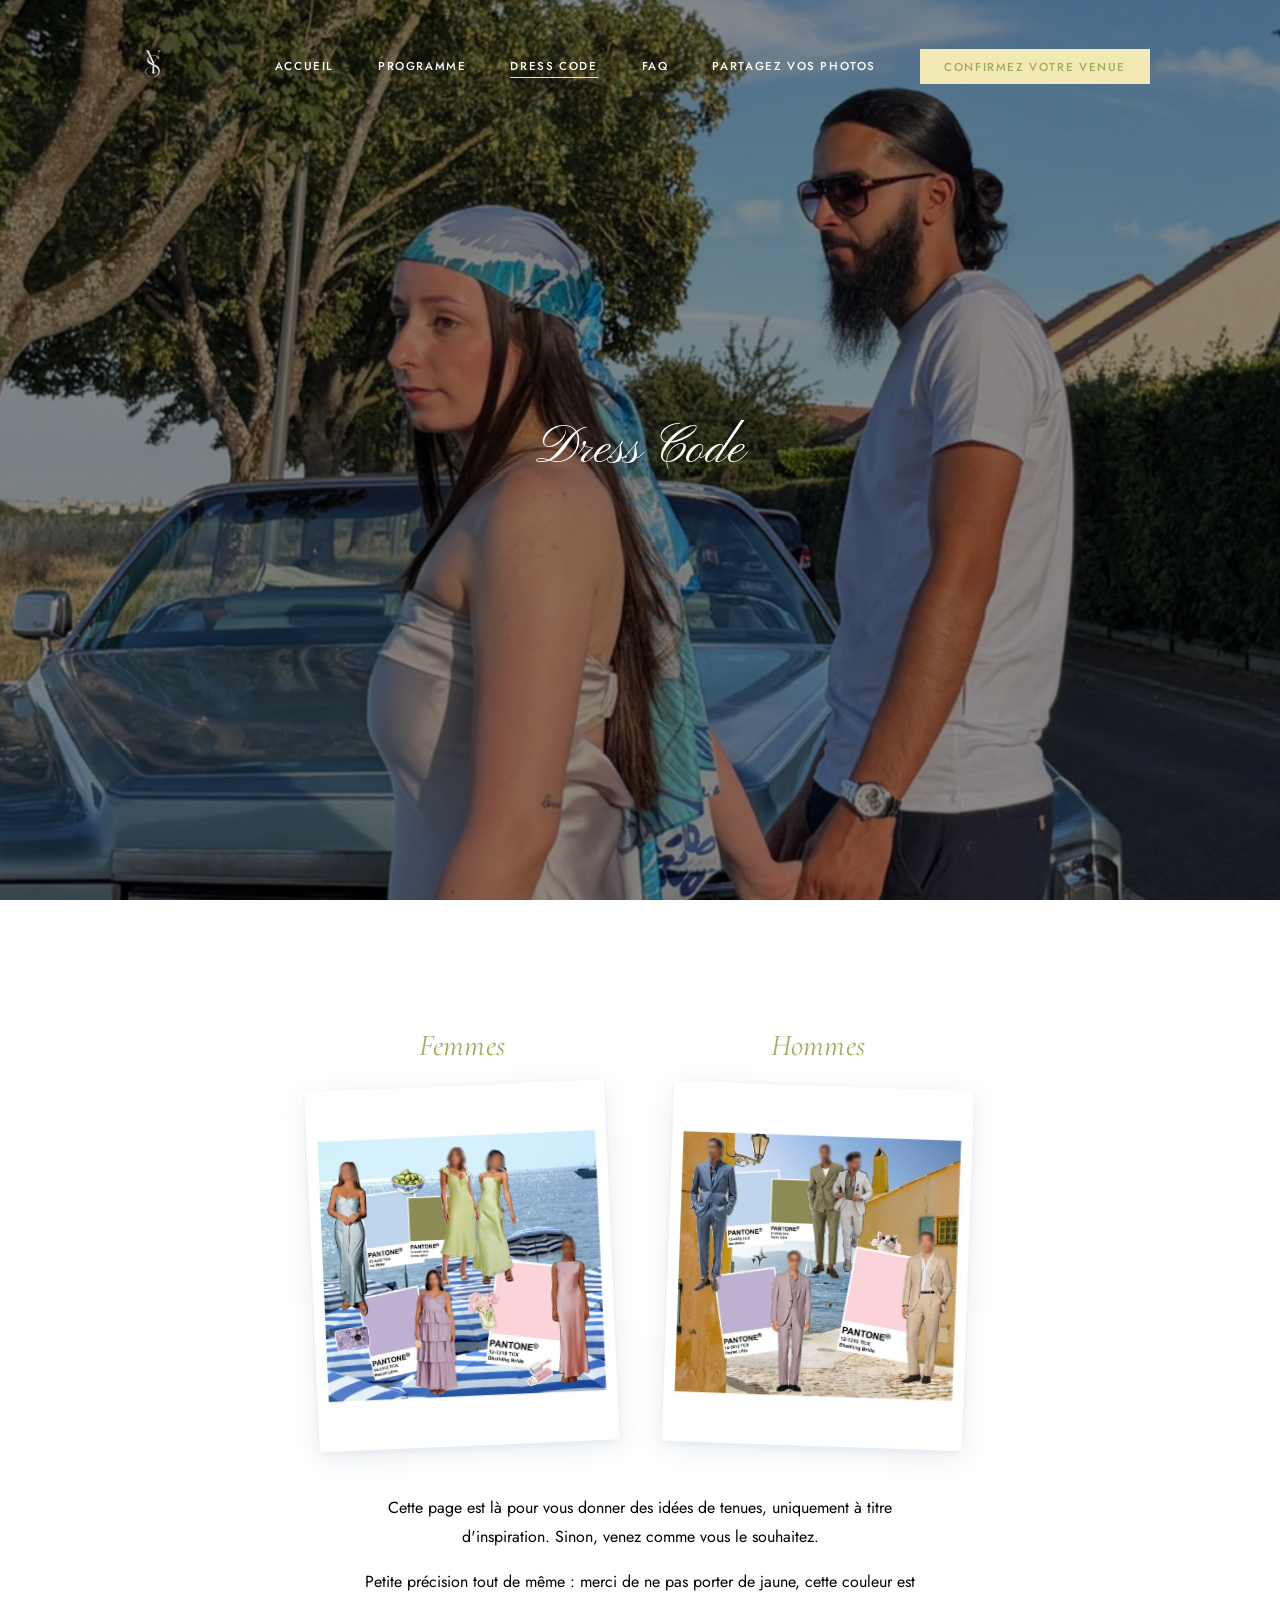
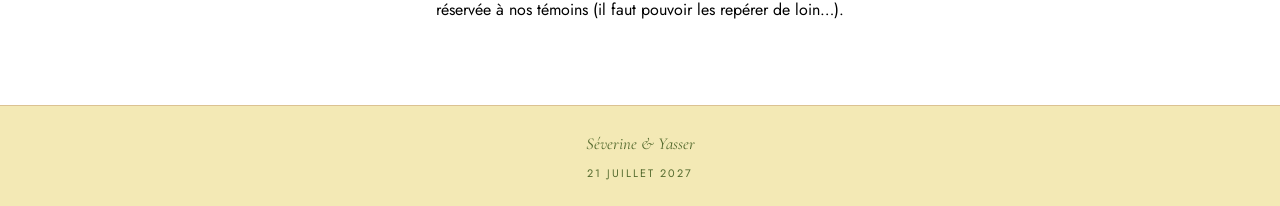
==== dresscode.html @ 5f7aac72 "Header mobile compact sur Programme/Dress Code/FAQ/Photos + nouvelle adresse mairie - Nouvelle class" ====
<!DOCTYPE html>
<html lang="fr">
<head>
  <meta charset="UTF-8">
  <meta name="viewport" content="width=device-width, initial-scale=1.0">
  <meta name="description" content="Dress code — Mariage de Séverine et Yasser">
  <title>Dress Code — Séverine &amp; Yasser</title>
  <link rel="preconnect" href="https://fonts.googleapis.com">
  <link rel="preconnect" href="https://fonts.gstatic.com" crossorigin>
  <link href="https://fonts.googleapis.com/css2?family=Pinyon+Script&family=Cormorant+Garamond:ital,wght@0,300;0,400;0,500;1,300;1,400&family=Jost:wght@300;400;500&display=swap" rel="stylesheet">
  <link rel="stylesheet" href="css/style.css?v=50">
  <link rel="preload" as="image" href="image fond/dress.jpg" fetchpriority="high">
  <meta http-equiv="Accept-CH" content="DPR, Width">
  <link rel="icon" type="image/png" href="logo.png">
</head>
<body class="flat-bg header-compact">

  <!-- ========== HEADER ========== -->
  <header class="header header--scrolled" id="header">
    <div class="header__inner">
      <a href="index.html" class="header__logo"><img src="logo.png" alt="Séverine &amp; Yasser" class="header__logo-img"></a>

      <nav class="nav" id="nav" aria-label="Navigation principale">
        <ul class="nav__list">
          <li><a href="index.html"     class="nav__link">Accueil</a></li>
          <li><a href="programme.html" class="nav__link">Programme</a></li>
          <li><a href="dresscode.html" class="nav__link active" aria-current="page">Dress Code</a></li>
          <li><a href="faq.html"       class="nav__link">FAQ</a></li>
          <li><a href="photos.html"    class="nav__link">Partagez vos photos</a></li>
          <li><a href="rsvp.html"      class="nav__link nav__link--cta">Confirmez votre venue</a></li>
        </ul>
      </nav>

      <button class="nav__toggle" id="navToggle"
              aria-label="Ouvrir le menu"
              aria-expanded="false"
              aria-controls="nav">
        <span></span><span></span><span></span>
      </button>
    </div>
  </header>

  <!-- ========== MAIN ========== -->
  <main>

    <!-- Héros -->
    <div class="page-hero">
      <img class="page-hero__bg" src="image fond/dress.jpg" alt="" aria-hidden="true" fetchpriority="high" decoding="async">
      <h1 class="page-hero__title">Dress Code</h1>
    </div>

    <div class="section">

      <div class="polaroid-grid">

        <div class="polaroid-wrapper" data-reveal="polaroid-l" style="--reveal-delay: 0s">
          <p class="polaroid-label">Femmes</p>
          <div class="polaroid polaroid--left polaroid--flush">
            <img src="femme.jpg" alt="Inspiration tenue femmes" loading="lazy" decoding="async">
          </div>
        </div>

        <div class="polaroid-wrapper" data-reveal="polaroid-r" style="--reveal-delay: 0.18s">
          <p class="polaroid-label">Hommes</p>
          <div class="polaroid polaroid--right polaroid--flush">
            <img src="images/homme.jpg" alt="Inspiration tenue hommes" loading="lazy" decoding="async">
          </div>
        </div>

      </div>

      <div class="dresscode-text section__body" data-reveal>
        <p>
          Cette page est là pour vous donner des idées de tenues, uniquement à titre d'inspiration. Sinon, venez comme vous le souhaitez.
        </p>
        <p>
          Petite précision tout de même&nbsp;: merci de ne pas porter de jaune, cette couleur est réservée à nos témoins (il faut pouvoir les repérer de loin…).
        </p>
      </div>
    </div>

  </main>

  <!-- ========== FOOTER ========== -->
  <footer class="footer">
    <div class="footer__inner">
      <p class="footer__names">Séverine &amp; Yasser</p>
      <p class="footer__date">21 Juillet 2027</p>
    </div>
  </footer>

  <script src="js/main.js?v=16"></script>
</body>
</html>
---- css/style.css ----
/* ======================================================
   Variables — charte graphique officielle
   ====================================================== */
:root {
  /* Fond / neutres */
  --c-cream:          #FDFBF0;   /* ivoire — fond principal, cartes, zones de lecture */
  --c-champagne:       #F3E9B5;   /* jaune pâle — fond secondaire, encadrés, bandeaux */
  --c-champagne-h:     #EADC96;   /* champagne, survol / plus soutenu */
  --c-sand-border:     #E7DFC0;   /* bordure discrète, dérivée de la charte */

  /* Verts */
  --c-green:           #7EA86A;   /* vert doux — éléments naturels, nav secondaire */
  --c-green-h:         #6B9257;   /* vert doux, survol */
  --c-olive:           #A1AB5B;   /* vert olive — accents, détails (hors boutons/hover, voir jaune beurre) */
  --c-olive-h:         #8A9449;   /* vert olive, survol */

  /* Jaune beurre — boutons & indicateurs de survol (remplace le vert olive sur ces éléments) */
  --c-beurre:          #F5DFA0;
  --c-beurre-h:        #EFD589;

  /* Bleu pastel */
  --c-blue-pastel:     #ACD1D5;   /* bleu pastel — respirations, fonds doux */
  --c-blue-pastel-h:   #8FC0C5;   /* bleu pastel, plus soutenu */

  /* Terre cuite */
  --c-terracotta:      #954E2A;   /* terre cuite — accents chaleureux, séparateurs, décor */
  --c-terracotta-h:    #7A3F21;   /* terre cuite, plus profonde */

  /* Bleu roi — valeur déjà existante du site, conservée pour les titres/labels/boutons */
  --c-blue:            #114477;

  /* Texte courant */
  --c-text:            #000000;   /* corps de texte */
  --c-text-mid:        #000000;
  --c-text-muted:      #000000;
  --c-white:           #FFFFFF;

  --f-serif: 'Cormorant Garamond', Georgia, serif;
  --f-title: 'Pinyon Script', Georgia, serif;
  --f-sans:  'Jost', 'Helvetica Neue', Arial, sans-serif;

  --header-h: 130px;
  --max-w:    1100px;
  --ease:     cubic-bezier(0.25, 0, 0.25, 1);
}

/* ======================================================
   Reset & Base
   ====================================================== */
*, *::before, *::after { box-sizing: border-box; margin: 0; padding: 0; }

html {
  font-size: 16px;
  scroll-behavior: smooth;
  -webkit-font-smoothing: antialiased;
  -moz-osx-font-smoothing: grayscale;
  overflow-x: hidden;
}

body {
  font-family: var(--f-sans);
  font-weight: 400;
  color: var(--c-text);
  background: var(--c-cream);
  line-height: 1.7;
  overflow-x: hidden;
}

a    { color: inherit; text-decoration: none; }
ul   { list-style: none; }
img  { display: block; max-width: 100%; height: auto; }

/* ======================================================
   Image de fond plein écran (page d'accueil)
   ====================================================== */
.plein-ecran {
  position: fixed;   /* "fixed" plutôt que "absolute" : reste calée sur tout
                         l'écran même quand la page défile (le pied de page
                         est plus bas que 100vh, "absolute" aurait laissé
                         réapparaître le fond en bas de page) */
  top: 0;
  left: 0;
  width: 100%;
  height: 100%;
  object-fit: cover;
  z-index: -1;
}

.image-fond {
  opacity: 0.8;
}

/* Vidéo du hero : jamais de contrôles ni de bouton Play visibles,
   même si le navigateur tente d'en afficher un par défaut.
   Reste invisible (opacity:0) tant que la lecture n'est pas CONFIRMÉE
   par JS (classe .is-playing) — même si iOS affichait malgré tout un
   bouton natif sur l'élément vidéo lui-même, il resterait invisible
   puisque tout l'élément l'est. L'image de secours en dessous assure
   qu'il n'y a jamais d'écran noir entre-temps. */
video.plein-ecran {
  pointer-events: none;
  opacity: 0;
  transition: opacity 0.5s ease;
}
video.plein-ecran.is-playing {
  opacity: 0.8;
}
video.plein-ecran::-webkit-media-controls,
video.plein-ecran::-webkit-media-controls-start-playback-button,
video.plein-ecran::-webkit-media-controls-play-button,
video.plein-ecran::-webkit-media-controls-overlay-play-button {
  display: none !important;
  -webkit-appearance: none;
  opacity: 0 !important;
  pointer-events: none !important;
}

/* Image de secours (1er visuel du hero) : visible par défaut, recouvre
   la vidéo tant que la lecture n'est pas confirmée. Masquée en JS dès
   que la vidéo démarre réellement (évènement "playing") — jamais
   d'écran noir ni de bouton Play visible entre-temps. */
#hero-fallback {
  pointer-events: none;
  transition: opacity 0.5s ease;
}
#hero-fallback.is-hidden {
  opacity: 0;
}

/* ======================================================
   Header
   ====================================================== */
.header {
  position: fixed;
  top: 0; left: 0; right: 0;
  height: var(--header-h);
  z-index: 100;
  transition: background 0.4s var(--ease), box-shadow 0.4s var(--ease);
}

.header--scrolled {
  background: rgba(253, 251, 240, 0.97);
  backdrop-filter: blur(8px);
  -webkit-backdrop-filter: blur(8px);
  box-shadow: 0 1px 0 var(--c-sand-border);
}

.header__inner {
  max-width: var(--max-w);
  margin: 0 auto;
  height: 100%;
  padding: 0 2.5rem;
  display: flex;
  align-items: center;
  justify-content: space-between;
}

.header__logo {
  font-family: var(--f-serif);
  font-size: 1.55rem;
  font-weight: 500;
  letter-spacing: 0.1em;
  color: var(--c-olive);
  transition: opacity 0.2s;
  display: flex;
  align-items: center;
}

.header__logo:hover { opacity: 0.75; }

.header__logo-img {
  display: block;
  height: 96px;
  width: auto;
}

/* Page d'accueil — header sur fond sombre, logo inversé en blanc
   pour rester lisible (comme le texte de nav dans ce contexte),
   et conservé plus grand que sur les autres pages (même ratio
   qu'auparavant : +30% par rapport au logo de base) */
body.hero-bg .header__logo-img {
  filter: brightness(0) invert(1);
  height: 120px;
}

/* Taille du logo uniforme sur toutes les pages desktop */
.header__logo img,
.nav__logo img,
img[alt="Séverine & Yasser"] {
  height: 68px !important;
  width: auto !important;
}

.nav__list {
  display: flex;
  align-items: center;
  gap: 2.75rem;
}

.nav__link {
  font-family: var(--f-sans);
  font-size: 0.72rem;
  font-weight: 500;
  letter-spacing: 0.14em;
  text-transform: uppercase;
  color: var(--c-olive);
  position: relative;
  transition: color 0.2s;
}

.nav__link::after {
  content: '';
  position: absolute;
  bottom: -4px;
  left: 0;
  width: 0;
  height: 1px;
  background: var(--c-beurre);
  transition: width 0.3s var(--ease);
}

.nav__link:hover,
.nav__link.active { color: var(--c-white); }

.nav__link:hover::after,
.nav__link.active::after { width: 100%; }

.nav__link--cta {
  background: var(--c-champagne);
  color: var(--c-olive) !important;
  padding: 0.6rem 1.5rem;
  border-radius: 0;
  transition: background 0.2s;
}

.nav__link--cta::after { display: none; }
.nav__link--cta:hover { background: var(--c-champagne-h); }

/* Mobile toggle */
.nav__toggle {
  display: none;
  flex-direction: column;
  gap: 5px;
  background: none;
  border: none;
  cursor: pointer;
  padding: 4px;
}

.nav__toggle span {
  display: block;
  width: 24px;
  height: 1.5px;
  background: var(--c-olive);
  transition: transform 0.3s, opacity 0.3s;
  transform-origin: center;
}

.nav__toggle--open span:nth-child(1) { transform: translateY(6.5px) rotate(45deg); }
.nav__toggle--open span:nth-child(2) { opacity: 0; }
.nav__toggle--open span:nth-child(3) { transform: translateY(-6.5px) rotate(-45deg); }

/* ======================================================
   Hero animations
   ====================================================== */
@keyframes fadeUp {
  from { opacity: 0; transform: translateY(22px); }
  to   { opacity: 1; transform: translateY(0); }
}

/* ======================================================
   Hero
   ====================================================== */
.hero {
  min-height: 100svh;
  min-height: 100vh;
  display: flex;
  align-items: center;
  justify-content: center;
  padding: calc(var(--header-h) + 3rem) 2rem 5rem;
  position: relative;
  overflow: hidden;
}

.hero::before {
  content: '';
  position: absolute;
  inset: 0;
  background-image:
    radial-gradient(circle at 50% 0%, rgba(243, 233, 181, 0.08) 0%, transparent 60%),
    radial-gradient(circle at 12% 88%, rgba(161, 171, 91, 0.05) 0%, transparent 55%),
    radial-gradient(circle at 88% 10%, rgba(17, 68, 119, 0.04) 0%, transparent 55%);
  pointer-events: none;
}

.hero__content {
  text-align: center;
  max-width: 800px;
  width: 100%;
  position: relative;
  z-index: 1;
  display: flex;
  flex-direction: column;
  align-items: center;
}

/* ── Animation d'entrée séquencée du hero ──────────── */

/* Réinitialise le stagger générique */
.hero__content > * { opacity: 1; animation: none; }

/* 1 — Prénoms : Séverine depuis gauche, Yasser depuis droite (en premier, pour davantage de présence) */
.hero__names    { opacity: 1; animation: none; }

.hero__name--l {
  opacity: 0;
  animation: hSlideL 1s cubic-bezier(0.16, 1, 0.3, 1) 0.2s forwards;
  will-change: transform;
}
.hero__name--r {
  opacity: 0;
  animation: hSlideR 1s cubic-bezier(0.16, 1, 0.3, 1) 0.2s forwards;
  will-change: transform;
}

/* 2 — "et" : pop au centre */
.hero__names .amp {
  opacity: 0;
  animation: hPop 0.75s cubic-bezier(0.34, 1.2, 0.64, 1) 0.9s forwards;
  will-change: transform;
}

/* 3 — Sous-titre : fondu vers le haut, juste sous le titre */
.hero__subtitle {
  opacity: 0;
  animation: hUp 0.9s cubic-bezier(0.16, 1, 0.3, 1) 1.3s forwards;
}

/* 3bis — Date : juste après le sous-titre, juste avant le countdown */
.hero__date {
  opacity: 0;
  animation: hUp 0.9s cubic-bezier(0.16, 1, 0.3, 1) 1.5s forwards;
}

/* 4 — Countdown : rebond en cascade */
.hero .countdown        { opacity: 1; animation: none; }
.hero .countdown__item  {
  opacity: 0;
  animation: hBounce 0.9s cubic-bezier(0.34, 1.2, 0.64, 1) forwards;
  will-change: transform;
}
.hero .countdown__item:nth-child(1) { animation-delay: 1.7s; }
.hero .countdown__item:nth-child(2) { animation-delay: 1.86s; }
.hero .countdown__item:nth-child(3) { animation-delay: 2.02s; }
.hero .countdown__item:nth-child(4) { animation-delay: 2.18s; }

/* 5 — Bouton : apparaît en dernier */
.hero .btn {
  opacity: 0;
  animation: hUp 1s cubic-bezier(0.16, 1, 0.3, 1) 2.6s forwards;
  will-change: transform;
}

/* ── Keyframes ─────────────────────────────────────── */
@keyframes hFade {
  from { opacity: 0; }
  to   { opacity: 1; }
}
@keyframes hScale {
  from { opacity: 0;    transform: scale(0.82); }
  to   { opacity: 0.85; transform: scale(1); }
}
@keyframes hSlideL {
  from { opacity: 0; transform: translateX(-65px); }
  to   { opacity: 1; transform: translateX(0); }
}
@keyframes hSlideR {
  from { opacity: 0; transform: translateX(65px); }
  to   { opacity: 1; transform: translateX(0); }
}
@keyframes hPop {
  from { opacity: 0; transform: scale(0.5); }
  to   { opacity: 1; transform: scale(1); }
}
@keyframes hUp {
  from { opacity: 0; transform: translateY(22px); }
  to   { opacity: 1; transform: translateY(0); }
}
@keyframes hBounce {
  0%   { opacity: 0; transform: translateY(28px); }
  55%  { opacity: 1; transform: translateY(-6px); }
  78%  { transform: translateY(2px); }
  100% { opacity: 1; transform: translateY(0); }
}

/* Accessibilité — réduit les animations si l'utilisateur le demande */
@media (prefers-reduced-motion: reduce) {
  .hero__subtitle, .hero__date,
  .hero__name--l, .hero__name--r, .hero__names .amp,
  .hero .countdown__item, .hero .btn {
    animation-duration: 1ms !important;
    animation-delay:    0ms !important;
    opacity: 1 !important;
    transform: none !important;
  }
  .page-hero__bg {
    transform: none !important;
  }
}

.hero__subtitle {
  font-family: var(--f-sans);
  font-size: 0.68rem;
  font-weight: 500;
  letter-spacing: 0.28em;
  text-transform: uppercase;
  color: var(--c-text-muted);
  margin-top: 0.35rem;
  margin-bottom: 0.75rem;
}

.hero__date {
  font-family: var(--f-sans);
  font-size: clamp(0.95rem, 2.6vw, 1.15rem);
  font-weight: 600;
  letter-spacing: 0.2em;
  text-transform: uppercase;
  color: var(--c-olive);
  text-align: center;
  margin-top: 30px;
  margin-bottom: 5px;
}

.hero__names {
  font-family: var(--f-title);
  font-size: clamp(2rem, 6vw, 4rem) !important;
  font-weight: 400;
  line-height: 1.15;
  color: var(--c-olive);
  letter-spacing: -0.01em;
}

.hero__name {
  display: inline-block;
}

.hero__names .amp {
  display: inline-block;
  font-family: var(--f-serif);
  font-style: italic;
  color: var(--c-olive);
  font-weight: 400;
  font-size: 0.85em;
  vertical-align: middle;
  margin: 0 0.15em;
}

/* ======================================================
   Countdown
   ====================================================== */
.countdown {
  display: flex;
  flex-wrap: nowrap;
  justify-content: center;
  align-items: flex-start;
  margin-top: 5px;
  margin-bottom: 3.75rem;
  width: 100%;
}

.countdown__item {
  display: flex;
  flex-direction: column;
  align-items: center;
  min-width: 0;   /* laisse l'item rétrécir sous sa taille de contenu naturelle
                     plutôt que de forcer un passage à la ligne */
  padding: 0 clamp(0.3rem, 2.4vw, 2rem);
  position: relative;
}

.countdown__item + .countdown__item::before {
  content: '';
  position: absolute;
  left: 0;
  top: 12px;
  height: 38px;
  width: 1px;
  background: var(--c-sand-border);
}

.countdown__number {
  font-family: var(--f-serif);
  font-size: clamp(1.3rem, 7vw, 4.2rem);
  font-weight: 300;
  line-height: 1;
  color: var(--c-olive);
  letter-spacing: -0.02em;
  min-width: 2ch;
  text-align: center;
  white-space: nowrap;
}

.countdown__label {
  font-family: var(--f-sans);
  font-size: clamp(0.42rem, 1.6vw, 0.58rem);
  font-weight: 500;
  letter-spacing: 0.2em;
  text-transform: uppercase;
  color: var(--c-text-muted);
  margin-top: 0.5rem;
  white-space: nowrap;
}

.countdown__done {
  font-family: var(--f-serif);
  font-size: 1.6rem;
  font-style: italic;
  color: var(--c-olive);
  margin-bottom: 3.75rem;
}

/* ======================================================
   Buttons
   ====================================================== */
.btn {
  display: inline-block;
  font-family: var(--f-sans);
  font-size: 0.72rem;
  font-weight: 500;
  letter-spacing: 0.2em;
  text-transform: uppercase;
  padding: 1.05rem 2.75rem;
  border: none;
  cursor: pointer;
  transition: background 0.25s, color 0.25s, transform 0.15s;
}

.btn:active { transform: translateY(1px); }

.btn--primary {
  background: var(--c-champagne);
  color: var(--c-olive);
}

.btn--primary:hover { background: var(--c-champagne-h); }

.btn--outline {
  background: var(--c-blue-pastel);
  color: var(--c-white);
  border: 1px solid var(--c-blue-pastel);
}

.btn--outline:hover {
  background: #8ab5ba;
  border-color: #8ab5ba;
  color: var(--c-white);
}

/* ======================================================
   Page hero — image de fond plein écran (Programme, Dress Code,
   FAQ, RSVP, Partagez vos photos)
   ====================================================== */
.page-hero {
  position: relative;
  height: 100vh;
  display: flex;
  align-items: center;
  justify-content: center;
  overflow: hidden;
  margin-top: 0 !important;
  padding-top: 0 !important;
}

.page-hero__bg {
  position: absolute;
  /* Légèrement plus grand que le conteneur (débord de 10% en haut/bas)
     pour laisser de la marge au léger effet de parallaxe ci-dessous
     sans jamais laisser apparaître de bord vide */
  top: -10%;
  left: 0;
  width: 100%;
  height: 120%;
  max-width: none;
  object-fit: cover;
  object-position: center center;
  image-rendering: -webkit-optimize-contrast;
  will-change: transform;
  z-index: 0;
}

.page-hero__bg--programme {
  object-position: center 70% !important;
}

.page-hero::after {
  content: '';
  position: absolute;
  inset: 0;
  background: rgba(0, 0, 0, 0.45);
  z-index: 1;
}

.page-hero__title {
  position: relative;
  z-index: 2;
  max-width: 900px;
  padding: 0 1.5rem;
  margin: 0 auto;
  text-align: center;
  text-wrap: balance;
  font-family: var(--f-title);
  font-weight: 400;
  font-size: 52px;
  line-height: 1.15;
  color: var(--c-white);
}

@media (max-width: 768px) {
  .page-hero {
    height: 220px !important;
    overflow: hidden !important;
    position: relative !important;
    margin-top: 0 !important;
    padding-top: 0 !important;
  }
  .page-hero::after {
    background: rgba(0, 0, 0, 0.55);
    position: absolute !important;
    top: 0 !important;
    left: 0 !important;
    width: 100% !important;
    height: 100% !important;
  }
  .page-hero__title {
    font-size: 28px;
  }
  .page-hero__bg {
    position: absolute !important;
    top: 0 !important;
    left: 0 !important;
    width: 100% !important;
    height: 100% !important;
    object-fit: cover !important;
  }

  .header__logo img,
  .nav__logo img,
  img[alt="Séverine & Yasser"] {
    height: 68px !important;
    width: auto !important;
  }

  /* Header compact (Programme, Dress Code, FAQ, Partagez vos photos) :
     plus fin, marge gauche/droite, fond blanc opaque en permanence */
  body.header-compact .header {
    height: 88px;
    left: 12px;
    right: 12px;
    background: rgba(255, 255, 255, 0.97) !important;
  }
  body.header-compact .header:not(.header--scrolled) .header__logo-img {
    filter: none !important;
  }
  body.header-compact .header:not(.header--scrolled) .nav__toggle span {
    background: var(--c-olive) !important;
  }
  body.header-compact .nav {
    top: 88px;
    background: var(--c-white) !important;
  }

  /* L'image de fond du page-hero doit commencer sous le header
     compact, pas derriere lui en transparence */
  body.header-compact .page-hero {
    margin-top: 88px !important;
  }
}

/* Header transparent au sommet des pages à héros photo : logo et
   icône menu inversés en blanc pour rester lisibles sur l'image
   sombre (une fois "header--scrolled" actif, ils retrouvent leur
   traitement normal sur fond clair). Sur mobile, seuls le logo et
   l'icône sont concernés — le tiroir de menu, lui, garde un fond
   clair et doit donc garder un texte foncé (voir plus bas). */
body:has(.page-hero) .header:not(.header--scrolled) .header__logo-img {
  filter: brightness(0) invert(1);
}
body:has(.page-hero) .header:not(.header--scrolled) .nav__toggle span {
  background: var(--c-white);
}
@media (min-width: 769px) {
  body:has(.page-hero) .header:not(.header--scrolled) .nav__link {
    color: var(--c-white);
  }
}

/* ======================================================
   Page banner (inner pages)
   ====================================================== */
.page-banner {
  padding: calc(var(--header-h) + 5rem) 2rem 5rem;
  text-align: center;
  position: relative;
  background: linear-gradient(180deg, var(--c-champagne) 0%, var(--c-cream) 100%);
}

/* Programme, Dress Code, FAQ, RSVP, Photos — fond jaune beurre uni #F5DFA0, sans dégradé, identique partout */
.page-banner--programme,
.page-banner--dresscode,
.page-banner--faq,
.page-banner--rsvp,
.page-banner--photos {
  background: var(--c-beurre);
}
.page-banner--programme .page-banner__title {
  color: var(--c-olive);
}

/* Titre "Programme de la journée" — tenu sur une seule ligne, même
   police/taille/couleur/style sur tout le titre (voir .page-banner__title).
   Sélecteur à 2 classes pour primer sur .page-banner__title (même
   spécificité sinon, et .page-banner__title est déclaré plus bas). */
.page-banner__title--programme.page-banner__title {
  white-space: nowrap;
  font-size: clamp(1.35rem, 6vw, 5rem);
}

/* Mobile — même taille max que le titre de "Confirmez votre venue"
   (2.75rem), adaptée à la baisse sur les très petits écrans pour
   que la phrase plus longue tienne sans toucher les bords */
@media (max-width: 768px) {
  .page-banner__title--programme.page-banner__title {
    font-size: clamp(1.3rem, 9vw, 2.75rem);
  }
}

/* Programme, Dress Code, FAQ, RSVP, Photos — fond blanc uniforme, sans
   dégradé ni fond crème/beige, du bandeau jusqu'au footer (scopé à
   body.flat-bg pour ne pas affecter les autres pages). Le jaune beurre
   est réservé au footer uniquement (voir règle .footer de base). */
body.flat-bg {
  background: #FFFFFF;
}
body.flat-bg .page-banner,
body.flat-bg .section {
  background: #FFFFFF;
}
body.flat-bg .header--scrolled {
  background: #FFFFFF;
  backdrop-filter: none;
  -webkit-backdrop-filter: none;
}

.page-banner::after {
  content: '';
  position: absolute;
  bottom: 0;
  left: 50%;
  transform: translateX(-50%);
  width: 60px;
  height: 1px;
  background: var(--c-olive);
  opacity: 0.5;
}

/* Programme, Dress Code, FAQ, RSVP, Photos — la ligne de séparation est
   remplacée par la branche d'olivier déjà utilisée sur le site */
.page-banner--programme::after,
.page-banner--dresscode::after,
.page-banner--faq::after,
.page-banner--rsvp::after,
.page-banner--photos::after {
  display: none;
}

.page-banner__subtitle {
  /* Même police que la date de l'accueil (.hero__date) */
  font-family: var(--f-sans);
  font-size: 1.05rem;
  font-style: italic;
  font-weight: 400;
  color: var(--c-text-muted);
  letter-spacing: 0.03em;
  margin-top: 0.4rem;
}

.page-banner__olive {
  display: block;
  height: 112px;
  width: auto;
  margin: 1.5rem auto 0;
  background: none;
  opacity: 0.6;
  /* Le fichier source a un léger matte blanc sur ses bords semi-transparents ;
     multiply le fait disparaître dans le fond de la page sans retoucher l'image */
  mix-blend-mode: multiply;
}

/* Page Programme — olivier centré horizontalement et verticalement
   dans le bandeau, légèrement plus grand qu'ailleurs sur le site */
.page-banner--programme {
  display: flex;
  flex-direction: column;
  align-items: center;
  justify-content: center;
}

.page-banner--programme .page-banner__olive {
  height: 144px;
  margin: 2rem auto 0;
}

/* Programme, Dress Code, FAQ, RSVP, Photos — espace réduit entre l'olivier
   et le début du contenu (timeline / polaroïds / accordéon / formulaire) */
.page-banner--programme,
.page-banner--dresscode,
.page-banner--faq,
.page-banner--rsvp,
.page-banner--photos {
  padding-bottom: 0.25rem;
}

.page-banner--programme + .section,
.page-banner--dresscode + .section,
.page-banner--faq + .section,
.page-banner--rsvp + .rsvp-section,
.page-banner--photos + .section {
  padding-top: 0.25rem;
}

.page-banner--programme + .section .timeline {
  margin-top: 0.25rem;
}

.page-banner--dresscode + .section .polaroid-grid {
  margin-top: 0.25rem;
}

.page-banner--faq + .section .accordion {
  margin-top: 0.25rem;
}

.page-banner--photos + .section .photo-upload {
  margin-top: 0.25rem;
}

.page-banner__eyebrow {
  font-size: 0.68rem;
  font-weight: 500;
  letter-spacing: 0.28em;
  text-transform: uppercase;
  color: var(--c-olive);
  margin-bottom: 0.9rem;
}

.page-banner__title {
  font-family: var(--f-title);
  font-size: clamp(2.75rem, 7vw, 5rem);
  font-weight: 400;
  color: var(--c-olive);
  line-height: 1.1;
}

/* ======================================================
   Sections (inner pages)
   ====================================================== */
.section {
  max-width: var(--max-w);
  margin: 0 auto;
  padding: 5rem 2.5rem;
}

.section + .section {
  border-top: 1px solid var(--c-sand-border);
}

.section__label {
  font-size: 0.65rem;
  font-weight: 500;
  letter-spacing: 0.25em;
  text-transform: uppercase;
  color: var(--c-olive);
  margin-bottom: 0.75rem;
}

.section__title {
  font-family: var(--f-title);
  font-size: clamp(1.9rem, 4vw, 2.8rem);
  font-weight: 400;
  color: var(--c-olive);
  margin-bottom: 2rem;
  line-height: 1.15;
}

.section__body {
  font-size: 1rem;
  color: var(--c-text-mid);
  max-width: 600px;
  line-height: 1.8;
}

.section__body p + p { margin-top: 1rem; }

/* Info grid */
.info-grid {
  display: grid;
  grid-template-columns: repeat(auto-fit, minmax(260px, 1fr));
  gap: 2.5rem 4rem;
  margin-top: 3rem;
}

.info-block__label {
  font-size: 0.65rem;
  font-weight: 500;
  letter-spacing: 0.22em;
  text-transform: uppercase;
  color: var(--c-text-muted);
  margin-bottom: 0.4rem;
}

.info-block__value {
  font-family: var(--f-serif);
  font-size: 1.2rem;
  font-weight: 400;
  color: var(--c-olive);
  line-height: 1.4;
}

.info-block__detail {
  font-size: 0.88rem;
  color: var(--c-text-mid);
  margin-top: 0.25rem;
  line-height: 1.6;
}

/* Programme timeline */
.timeline {
  margin-top: 2.5rem;
  max-width: 640px;
}

.timeline__item {
  padding: 1.75rem 0;
  border-bottom: 1px solid var(--c-white);
}

.timeline__item:first-child { padding-top: 0; }
.timeline__item:last-child  { border-bottom: none; padding-bottom: 0; }

.timeline__heading {
  display: inline-flex;
  align-items: center;
  gap: 0.5rem;
  background: #ACD1D5;
  border-radius: 0;
  padding: 0.55rem 1rem;
  font-family: var(--f-serif);
  font-size: 1.1rem;
  font-weight: 400;
  color: var(--c-white);
  letter-spacing: 0.01em;
}

@media (max-width: 768px) {
  .timeline__heading {
    display: flex;
    width: 100%;
    box-sizing: border-box;
  }
}

.timeline__heading b {
  font-weight: 600;
}

.timeline__desc {
  font-size: 0.9rem;
  color: var(--c-text-mid);
  margin-top: 0.4rem;
  line-height: 1.65;
}

.timeline__map-link {
  display: inline-block;
  font-family: var(--f-sans);
  font-size: 0.62rem;
  font-weight: 500;
  letter-spacing: 0.14em;
  text-transform: uppercase;
  color: var(--c-olive);
  border: 1px solid var(--c-olive);
  padding: 0.5rem 1.1rem;
  margin-top: 0.7rem;
  transition: background 0.2s, color 0.2s;
}

.timeline__map-link:hover {
  background: var(--c-olive);
  color: var(--c-cream);
}

.timeline__item--venue .timeline__heading::before {
  content: '';
  flex-shrink: 0;
  width: 14px;
  height: 14px;
  background-image: url("data:image/svg+xml,%3Csvg xmlns='http://www.w3.org/2000/svg' viewBox='0 0 24 24' fill='none' stroke='%23FFFFFF' stroke-width='2' stroke-linecap='round' stroke-linejoin='round'%3E%3Cpath d='M12 21s-7-7.11-7-12a7 7 0 0 1 14 0c0 4.89-7 12-7 12z'/%3E%3Ccircle cx='12' cy='9' r='2.5'/%3E%3C/svg%3E");
  background-repeat: no-repeat;
  background-size: contain;
}

/* RSVP Form */
.rsvp-section {
  max-width: 680px;
  margin: 0 auto;
  padding: 5rem 2.5rem 7rem;
}

.form-group {
  margin-bottom: 1.75rem;
}

.form-label {
  display: block;
  font-size: 0.68rem;
  font-weight: 500;
  letter-spacing: 0.18em;
  text-transform: uppercase;
  color: var(--c-olive);
  margin-bottom: 0.6rem;
}

.form-input,
.form-select,
.form-textarea {
  width: 100%;
  font-family: var(--f-sans);
  font-size: 0.95rem;
  font-weight: 400;
  color: var(--c-text);
  background: var(--c-white);
  border: 1px solid var(--c-sand-border);
  border-radius: 0;
  padding: 0.85rem 1rem;
  outline: none;
  transition: border-color 0.2s;
  appearance: none;
  -webkit-appearance: none;
}

.form-input:focus,
.form-select:focus,
.form-textarea:focus {
  border-color: var(--c-olive);
}

.form-textarea {
  resize: vertical;
  min-height: 110px;
}

.form-select {
  background-image: url("data:image/svg+xml,%3Csvg xmlns='http://www.w3.org/2000/svg' width='12' height='8' viewBox='0 0 12 8'%3E%3Cpath d='M1 1l5 5 5-5' stroke='%238C9270' stroke-width='1.5' fill='none' stroke-linecap='round'/%3E%3C/svg%3E");
  background-repeat: no-repeat;
  background-position: right 1rem center;
  padding-right: 2.5rem;
  cursor: pointer;
}

.form-row {
  display: grid;
  grid-template-columns: 1fr 1fr;
  gap: 1.25rem;
}

.form-hint {
  font-size: 0.78rem;
  color: var(--c-text-muted);
  margin-top: 0.4rem;
}

.form-divider {
  border: none;
  border-top: 1px solid var(--c-sand-border);
  margin: 2.5rem 0;
}

.form-section-title {
  font-family: var(--f-serif);
  font-size: 1.5rem;
  font-weight: 400;
  color: var(--c-olive);
  margin-bottom: 1.5rem;
}

/* Radio / Checkbox group */
.radio-group,
.checkbox-group {
  display: flex;
  flex-wrap: wrap;
  gap: 0.75rem;
  margin-top: 0.5rem;
}

.radio-option,
.checkbox-option {
  display: flex;
  align-items: center;
  gap: 0.6rem;
  cursor: pointer;
  font-size: 0.9rem;
  color: var(--c-text-mid);
  padding: 0.6rem 1.1rem;
  border: 1px solid var(--c-sand-border);
  border-radius: 0;
  transition: border-color 0.2s, background 0.2s;
  user-select: none;
}

.radio-option input,
.checkbox-option input {
  position: absolute;
  opacity: 0;
  width: 0;
  height: 0;
}

.radio-option:has(input:checked),
.checkbox-option:has(input:checked) {
  border-color: var(--c-olive);
  background: rgba(161, 171, 91, 0.08);
  color: var(--c-olive);
}

.radio-option--absent:has(input:checked),
.checkbox-option--absent:has(input:checked) {
  border-color: var(--c-text-muted);
  background: rgba(140, 146, 112, 0.08);
  color: var(--c-text-muted);
}

.form-submit {
  margin-top: 2.5rem;
  text-align: center;
}

/* ======================================================
   Partage de photos
   ====================================================== */
.photo-upload {
  max-width: 460px;
  margin: 0 auto;
  text-align: center;
}

.photo-upload__intro {
  font-size: 1rem;
  color: var(--c-text-mid);
  line-height: 1.8;
  margin-bottom: 0.5rem;
}

.photo-upload__hint {
  font-size: 0.78rem;
  color: var(--c-text-muted);
  letter-spacing: 0.02em;
  margin-bottom: 2rem;
}

.photo-upload__input {
  position: absolute;
  width: 1px;
  height: 1px;
  padding: 0;
  margin: -1px;
  overflow: hidden;
  clip: rect(0, 0, 0, 0);
  white-space: nowrap;
  border: 0;
}

.photo-upload__previews {
  display: grid;
  grid-template-columns: repeat(auto-fill, minmax(84px, 1fr));
  gap: 0.65rem;
  margin-top: 1.25rem;
}

.photo-upload__preview {
  position: relative;
  aspect-ratio: 1 / 1;
  border-radius: 0;
  overflow: hidden;
  background: var(--c-sand-border);
  box-shadow: 0 2px 8px rgba(17, 68, 119, 0.08);
}

.photo-upload__preview-open {
  display: block;
  width: 100%;
  height: 100%;
  padding: 0;
  border: none;
  background: none;
  cursor: pointer;
}

.photo-upload__preview-open:focus-visible {
  outline: 2px solid var(--c-olive);
  outline-offset: -2px;
}

.photo-upload__preview img {
  width: 100%;
  height: 100%;
  object-fit: cover;
  display: block;
  pointer-events: none;
}

.photo-upload__preview-select {
  position: absolute;
  top: 5px;
  left: 5px;
  width: 22px;
  height: 22px;
  z-index: 2;
  cursor: pointer;
}

.photo-upload__preview-select input {
  position: absolute;
  inset: 0;
  width: 100%;
  height: 100%;
  margin: 0;
  opacity: 0;
  cursor: pointer;
}

.photo-upload__preview-checkmark {
  position: absolute;
  inset: 0;
  border-radius: 50%;
  background: rgba(38, 28, 20, 0.45);
  border: 1.5px solid rgba(253, 251, 240, 0.85);
  transition: background 0.15s, border-color 0.15s;
}

.photo-upload__preview-checkmark::after {
  content: '';
  position: absolute;
  top: 48%;
  left: 50%;
  width: 5px;
  height: 9px;
  border: solid var(--c-white);
  border-width: 0 2px 2px 0;
  transform: translate(-50%, -60%) rotate(45deg);
  opacity: 0;
}

.photo-upload__preview-select input:checked ~ .photo-upload__preview-checkmark {
  background: var(--c-olive);
  border-color: var(--c-olive);
}

.photo-upload__preview-select input:checked ~ .photo-upload__preview-checkmark::after {
  opacity: 1;
}

.photo-upload__bulk-bar {
  display: flex;
  align-items: center;
  justify-content: center;
  gap: 1rem;
  margin-top: 1.1rem;
  font-size: 0.82rem;
  color: var(--c-text-mid);
}

.photo-upload__bulk-bar[hidden] {
  display: none;
}

.photo-upload__bulk-remove {
  font-family: var(--f-sans);
  font-size: 0.68rem;
  font-weight: 500;
  letter-spacing: 0.1em;
  text-transform: uppercase;
  color: var(--c-olive);
  background: none;
  border: 1px solid var(--c-olive);
  border-radius: 0;
  padding: 0.4rem 0.9rem;
  cursor: pointer;
  transition: background 0.2s, color 0.2s;
}

.photo-upload__bulk-remove:hover {
  background: var(--c-olive);
  color: var(--c-white);
}

.photo-upload__preview-remove {
  position: absolute;
  top: 5px;
  right: 5px;
  width: 22px;
  height: 22px;
  border-radius: 50%;
  border: none;
  background: rgba(38, 28, 20, 0.62);
  color: var(--c-white);
  font-size: 0.95rem;
  line-height: 1;
  cursor: pointer;
  display: flex;
  align-items: center;
  justify-content: center;
  transition: background 0.2s;
}

.photo-upload__preview-remove:hover,
.photo-upload__preview-remove:focus-visible {
  background: var(--c-olive);
}

.photo-upload__status {
  display: none;
  margin-top: 1.1rem;
  font-size: 0.85rem;
  color: var(--c-olive);
}

.photo-upload__progress {
  margin-top: 1.25rem;
}

.photo-upload__progress-bar {
  width: 100%;
  height: 6px;
  border-radius: 3px;
  background: var(--c-sand-border);
  overflow: hidden;
}

.photo-upload__progress-fill {
  width: 0%;
  height: 100%;
  background: var(--c-olive);
  transition: width 0.25s ease;
}

.photo-upload__progress-text {
  margin-top: 0.55rem;
  font-size: 0.82rem;
  color: var(--c-text-mid);
}

.photo-upload__preview-status {
  position: absolute;
  bottom: 5px;
  right: 5px;
  width: 22px;
  height: 22px;
  border-radius: 50%;
  z-index: 3;
  display: flex;
  align-items: center;
  justify-content: center;
  font-size: 0.75rem;
  line-height: 1;
  color: var(--c-white);
  opacity: 0;
  transform: scale(0.6);
  transition: opacity 0.15s, transform 0.15s;
  pointer-events: none;
}

.photo-upload__preview-status--success,
.photo-upload__preview-status--error {
  opacity: 1;
  transform: scale(1);
}

.photo-upload__preview-status--success {
  background: var(--c-green);
}

.photo-upload__preview-status--error {
  background: var(--c-terracotta);
}

.photo-upload__preview--uploading img {
  opacity: 0.55;
}

.photo-upload__submit {
  margin-top: 2rem;
}

.photo-upload__success {
  display: none;
  text-align: center;
  padding: 2rem 0;
}

.photo-upload__success p:first-of-type {
  font-family: var(--f-serif);
  font-size: 1.7rem;
  font-style: italic;
  color: var(--c-olive);
  margin-bottom: 0.6rem;
}

.photo-upload__success p:last-of-type {
  font-size: 0.9rem;
  color: var(--c-text-muted);
}

/* ======================================================
   Footer
   ====================================================== */
.footer {
  padding: 1.5rem 2rem;
  background: #F3E9B5;
  border-top: 1px solid rgba(149, 78, 42, 0.25);
  text-align: center;
}

.footer__inner {
  max-width: var(--max-w);
  margin: 0 auto;
  display: flex;
  flex-direction: column;
  align-items: center;
  gap: 0.3rem;
}

.footer__names {
  font-family: var(--f-serif);
  font-size: 1.05rem;
  font-weight: 400;
  font-style: italic;
  color: #556B2F;
}

.footer__date {
  font-size: 0.68rem;
  letter-spacing: 0.18em;
  text-transform: uppercase;
  color: #556B2F;
}

.footer--no-yellow {
  background: transparent;
}

/* ======================================================
   Page d'accueil avec image de fond — lisibilité du texte
   (tout est scopé à body.hero-bg pour ne pas affecter
   les autres pages, qui n'ont pas l'image de fond)
   ====================================================== */
body.hero-bg {
  padding-top: 20px;
  padding-bottom: 20px;
}

body.hero-bg .header {
  background: rgba(0,0,0,0.25) !important;
  backdrop-filter: blur(2px) !important;
}

body.hero-bg .header__logo,
body.hero-bg .nav__link {
  color: var(--c-olive);
}
body.hero-bg .nav__link:hover,
body.hero-bg .nav__link.active {
  color: var(--c-white);
}
body.hero-bg .nav__toggle span {
  background: var(--c-olive);
}

body.hero-bg .hero__content {
  background: rgba(38, 28, 20, 0.48);
  padding: 3rem 2rem;
  border-radius: 0;
}
body.hero-bg .hero__subtitle {
  color: rgba(253, 251, 240, 0.85);
}
body.hero-bg .hero__date {
  color: var(--c-beurre);
}
body.hero-bg .hero__names {
  color: var(--c-cream);
}
body.hero-bg .hero__names .amp {
  color: var(--c-champagne);
}
body.hero-bg .countdown__number {
  color: var(--c-cream);
}
body.hero-bg .countdown__label {
  color: rgba(253, 251, 240, 0.7);
}
body.hero-bg .countdown__item + .countdown__item::before {
  background: rgba(253, 251, 240, 0.3);
}
body.hero-bg .countdown__done {
  color: var(--c-champagne);
}

/* Footer identique sur toutes les pages, y compris l'accueil
   (fond #F3E9B5 / texte #556B2F — voir règles .footer de base) */

/* ======================================================
   Responsive
   ====================================================== */
@media (max-width: 768px) {
  :root { --header-h: 128px; }

  body.hero-bg { padding-top: 0; padding-bottom: 0; }

  body.hero-bg .header {
    background: transparent !important;
    opacity: 0.85 !important;
  }

  .hero { padding: 0; min-height: 100dvh; }

  body.hero-bg .hero__content {
    width: 100%;
    min-height: 100dvh;
    max-width: none;
    margin: 0;
    border-radius: 0;
    padding: calc(var(--header-h) + 2rem) 1.25rem 2rem;
    justify-content: center;
  }

  .nav__toggle { display: flex; }

  .nav {
    position: fixed;
    top: var(--header-h);
    left: 0; right: 0;
    background: rgba(253, 251, 240, 0.98);
    backdrop-filter: blur(8px);
    border-top: 1px solid var(--c-sand-border);
    padding: 2rem 2.5rem 2.5rem;
    transform: translateY(-8px);
    opacity: 0;
    visibility: hidden;
    transition: transform 0.35s var(--ease), opacity 0.35s, visibility 0.35s;
  }

  .nav--open {
    transform: translateY(0);
    opacity: 1;
    visibility: visible;
  }

  .nav__list {
    flex-direction: column;
    align-items: flex-start;
    gap: 1.5rem;
  }

  .nav__link { font-size: 0.9rem; }

  .nav__link--cta {
    display: inline-block;
    margin-top: 0.5rem;
  }

  /* Le menu mobile déroulant a toujours un fond clair (voir .nav ci-dessus),
     y compris sur la page d'accueil (body.hero-bg) : le blanc au survol
     (voir .nav__link:hover plus haut) n'y serait pas lisible, on garde
     donc un vert plus soutenu dans ce contexte précis */
  body.hero-bg .nav__link {
    color: var(--c-olive);
  }
  .nav__link:hover,
  .nav__link.active {
    color: var(--c-olive-h);
  }
  body.hero-bg .nav__link:hover,
  body.hero-bg .nav__link.active {
    color: var(--c-olive-h);
  }

  .countdown__item + .countdown__item::before {
    top: 10px;
    height: 32px;
  }

  .form-row { grid-template-columns: 1fr; }

  .section { padding: 3.5rem 1.5rem; }
  .rsvp-section { padding: 3.5rem 1.5rem 5rem; }
}

@media (max-width: 480px) {
  .countdown__label { letter-spacing: 0.1em; }

  .page-banner { padding: calc(var(--header-h) + 3rem) 1.5rem 3.5rem; }

  body.hero-bg .hero__content { padding: 1.75rem 1rem; }
}

/* ======================================================
   Bandeau — animation d'entrée au chargement
   ====================================================== */
@keyframes bannerIn {
  from { opacity: 0; transform: translateY(20px); }
  to   { opacity: 1; transform: translateY(0); }
}

.page-banner .page-banner__eyebrow {
  animation: bannerIn 0.75s cubic-bezier(0.25, 0, 0.25, 1) 0.15s both;
}

.page-banner .page-banner__title {
  animation: bannerIn 0.95s cubic-bezier(0.16, 1, 0.3, 1) 0.35s both;
}

.page-banner .page-banner__subtitle {
  animation: bannerIn 0.9s cubic-bezier(0.16, 1, 0.3, 1) 0.5s both;
}

@keyframes bannerInOlive {
  from { opacity: 0;   transform: translateY(20px); }
  to   { opacity: 0.6; transform: translateY(0); }
}

.page-banner .page-banner__olive {
  animation: bannerInOlive 0.9s cubic-bezier(0.16, 1, 0.3, 1) 0.65s both;
}

/* Parallaxe sur le bandeau (valeur injectée par JS via --px) */
.page-banner {
  overflow: hidden;
  will-change: transform;
}

/* ======================================================
   Scroll reveal — base
   ====================================================== */
[data-reveal] {
  opacity: 0;
  transform: translateY(28px);
  transition:
    opacity   0.7s ease        var(--reveal-delay, 0s),
    transform 0.75s cubic-bezier(0.16, 1, 0.3, 1) var(--reveal-delay, 0s);
  will-change: transform;
}

[data-reveal].is-visible {
  opacity: 1;
  transform: none;
}

/* Variante — glissement depuis la gauche (timeline) */
[data-reveal="left"] {
  transform: translateX(-24px);
}

/* Variante — polaroïds (règlent dans leur inclinaison finale) */
[data-reveal="polaroid-l"] {
  transform: translateY(30px) rotate(-5deg) scale(0.92);
  transition:
    opacity   0.8s ease                          var(--reveal-delay, 0s),
    transform 1.1s cubic-bezier(0.34, 1.15, 0.64, 1) var(--reveal-delay, 0s);
}

[data-reveal="polaroid-r"] {
  transform: translateY(30px) rotate(5deg) scale(0.92);
  transition:
    opacity   0.8s ease                          var(--reveal-delay, 0s),
    transform 1.1s cubic-bezier(0.34, 1.15, 0.64, 1) var(--reveal-delay, 0s);
}

/* Animation d'apparition des items (is-visible géré en JS) */
.timeline__item[data-reveal] {
  transform: translateX(-12px);
}
.timeline__item[data-reveal].is-visible {
  transform: none;
}

/* ======================================================
   Dress code / Galerie — Polaroïds
   ====================================================== */
.gallery-title {
  font-family: var(--f-serif);
  font-style: italic;
  font-size: 1.4rem;
  font-weight: 400;
  color: var(--c-text-mid);
  text-align: center;
  margin-bottom: 0.5rem;
}

.gallery-section {
  background: rgba(172, 209, 213, 0.22);
}

.polaroid-grid {
  display: flex;
  justify-content: center;
  align-items: flex-start;
  gap: 3.5rem;
  flex-wrap: wrap;
  margin: 2.5rem 0 3rem;
}

.polaroid-wrapper {
  display: flex;
  flex-direction: column;
  align-items: center;
  gap: 0.9rem;
}

.polaroid-label {
  font-family: var(--f-serif);
  font-size: 1.9rem;
  font-weight: 400;
  font-style: italic;
  color: var(--c-olive);
  letter-spacing: 0.01em;
}

.polaroid {
  background: var(--c-white);
  padding: 12px 12px 52px;
  box-shadow:
    0 6px 24px rgba(17, 68, 119, 0.10),
    0 2px 6px  rgba(17, 68, 119, 0.05);
  width: 300px;
  transition: transform 0.4s var(--ease), box-shadow 0.4s var(--ease);
  will-change: transform;
}

.polaroid--left  { transform: rotate(-2.5deg); }
.polaroid--right { transform: rotate(2deg); }

.polaroid:hover {
  transform: rotate(0deg) scale(1.03) !important;
  box-shadow:
    0 16px 48px rgba(17, 68, 119, 0.13),
    0 4px 12px  rgba(17, 68, 119, 0.07);
}

.polaroid img {
  width: 100%;
  height: 360px;
  object-fit: cover;
  display: block;
}

/* Variante sans marge — photo collée aux 4 bords du Polaroid (page Dress Code) */
.polaroid--flush {
  padding: 0;
  height: 360px;
}

.polaroid--flush img {
  width: 100%;
  height: 100%;
  object-fit: cover;
  display: block;
}

.dresscode-text {
  max-width: 560px;
  margin: 0 auto;
  text-align: center;
}

/* ======================================================
   Responsive — nouveaux composants
   ====================================================== */
@media (max-width: 768px) {
  .polaroid-grid {
    gap: 2.5rem;
  }

  .polaroid {
    width: 260px;
  }

  .polaroid img { height: 310px; }

  .polaroid--flush { height: 310px; }

  .timeline { max-width: 100%; }
}

@media (max-width: 480px) {
  .polaroid {
    width: 220px;
    padding: 10px 10px 44px;
  }

  .polaroid img { height: 260px; }

  .polaroid--flush {
    padding: 0;
    height: 260px;
  }

  .polaroid-label { font-size: 1.6rem; }
}

/* ======================================================
   Accordion — FAQ
   ====================================================== */
.accordion {
  max-width: 700px;
  margin-top: 2.5rem;
}

.accordion__item {
  border-top: 1px solid var(--c-blue-pastel);
}

.accordion__item:last-child {
  border-bottom: 1px solid var(--c-blue-pastel);
}

.accordion__btn {
  width: 100%;
  display: flex;
  justify-content: space-between;
  align-items: center;
  gap: 1.25rem;
  background: none;
  border: none;
  padding: 1.4rem 0;
  font-family: var(--f-serif);
  font-size: 1.1rem;
  font-weight: 400;
  color: var(--c-text);
  text-align: left;
  cursor: pointer;
  transition: color 0.25s;
}

.accordion__btn:hover { color: var(--c-beurre); }

.accordion__btn[aria-expanded="true"] { color: var(--c-beurre); }

.accordion__icon {
  flex-shrink: 0;
  width: 20px;
  height: 20px;
  position: relative;
  color: inherit;
}

.accordion__icon::before,
.accordion__icon::after {
  content: '';
  position: absolute;
  top: 50%;
  left: 50%;
  background: currentColor;
  transform: translate(-50%, -50%);
  transition: transform 0.35s var(--ease), opacity 0.3s;
}

.accordion__icon::before {
  width: 12px;
  height: 1.5px;
}

.accordion__icon::after {
  width: 1.5px;
  height: 12px;
}

.accordion__btn[aria-expanded="true"] .accordion__icon::after {
  transform: translate(-50%, -50%) rotate(90deg);
  opacity: 0;
}

.accordion__body {
  overflow: hidden;
  max-height: 0;
  transition: max-height 0.45s cubic-bezier(0.25, 0, 0.25, 1);
}

.accordion__body p {
  font-size: 0.95rem;
  color: var(--c-text-mid);
  line-height: 1.8;
  padding-bottom: 1.5rem;
}

/* ======================================================
   Lightbox — agrandissement des photos avant envoi
   ====================================================== */
.lightbox {
  display: none;
  position: fixed;
  inset: 0;
  z-index: 1000;
  align-items: center;
  justify-content: center;
  background: rgba(20, 15, 10, 0.92);
}

.lightbox--open {
  display: flex;
}

.lightbox__image {
  max-width: 88vw;
  max-height: 82vh;
  object-fit: contain;
  box-shadow: 0 20px 60px rgba(0, 0, 0, 0.4);
}

.lightbox__close,
.lightbox__nav {
  position: absolute;
  background: rgba(253, 251, 240, 0.12);
  border: 1px solid rgba(253, 251, 240, 0.4);
  color: var(--c-cream);
  border-radius: 50%;
  cursor: pointer;
  display: flex;
  align-items: center;
  justify-content: center;
  transition: background 0.2s;
}

.lightbox__close:hover,
.lightbox__nav:hover,
.lightbox__close:focus-visible,
.lightbox__nav:focus-visible {
  background: rgba(253, 251, 240, 0.25);
}

.lightbox__close {
  top: 1.25rem;
  right: 1.25rem;
  width: 40px;
  height: 40px;
  font-size: 1.3rem;
}

.lightbox__nav {
  top: 50%;
  transform: translateY(-50%);
  width: 46px;
  height: 46px;
  font-size: 1.6rem;
}

.lightbox__nav--prev { left: 1rem; }
.lightbox__nav--next { right: 1rem; }

.lightbox__nav[hidden] { display: none; }

@media (max-width: 520px) {
  .lightbox__nav {
    width: 38px;
    height: 38px;
    font-size: 1.3rem;
  }
  .lightbox__close {
    width: 34px;
    height: 34px;
    top: 0.75rem;
    right: 0.75rem;
  }
}

/* ======================================================
   Pop-up date limite RSVP
   ====================================================== */
#popup-deadline {
  display: none;
  position: fixed;
  top: 0; left: 0;
  width: 100%; height: 100%;
  background: rgba(0,0,0,0.5);
  z-index: 99999;
  justify-content: center;
  align-items: center;
  backdrop-filter: blur(4px);
}
#popup-deadline.visible {
  display: flex;
}
#popup-carte {
  background: var(--c-cream);
  padding: 60px 50px;
  max-width: 420px;
  width: 90%;
  text-align: center;
  position: relative;
}
#popup-separateur {
  width: 40px;
  height: 1px;
  background: var(--c-olive);
  margin: 0 auto 30px;
}
#popup-titre {
  font-family: var(--f-sans);
  font-size: 11px;
  letter-spacing: 3px;
  text-transform: uppercase;
  color: var(--c-olive);
  margin-bottom: 20px;
}
#popup-date {
  font-family: var(--f-title);
  font-size: 32px;
  color: var(--c-text);
  display: block;
  margin-bottom: 40px;
  font-style: italic;
}
#btn-compris {
  background: transparent;
  color: var(--c-olive);
  border: 1px solid var(--c-olive);
  padding: 14px 50px;
  cursor: pointer;
  font-size: 11px;
  letter-spacing: 3px;
  text-transform: uppercase;
  transition: all 0.3s ease;
}
#btn-compris:hover {
  background: var(--c-olive);
  color: var(--c-cream);
}
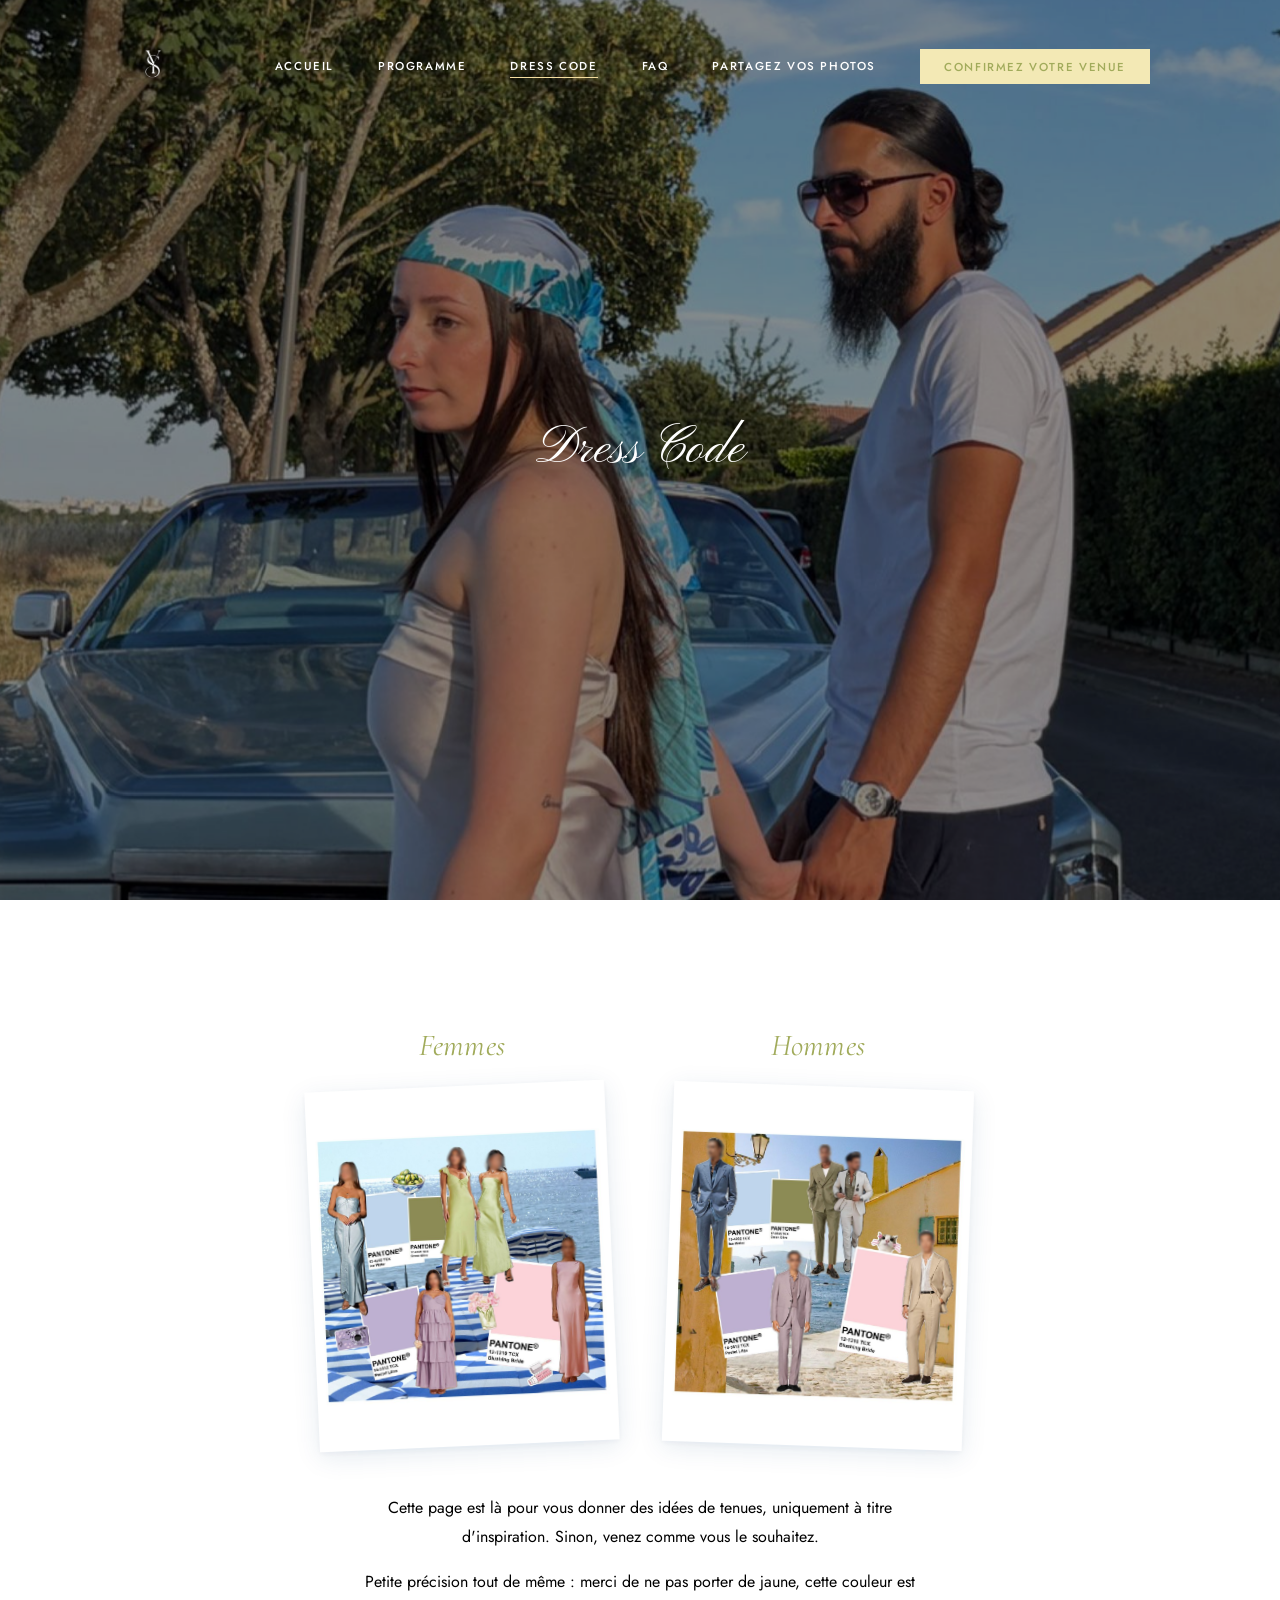
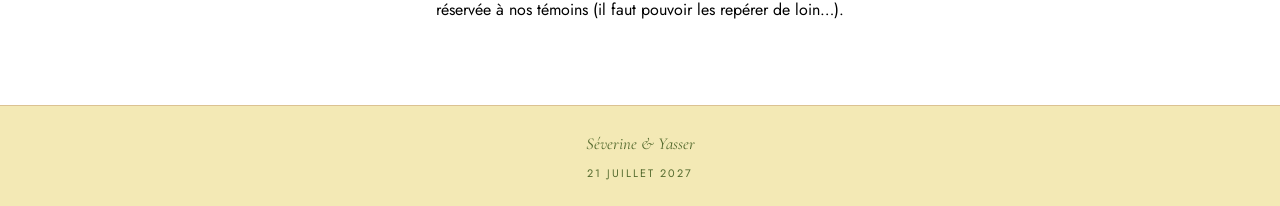
==== commit a1f4d297: "Header mobile Programme/Dress Code/FAQ/Photos en pleine largeur (retire la marge gauche/droite) ; ba" ====
--- a/dresscode.html
+++ b/dresscode.html
@@ -8,7 +8,7 @@
   <link rel="preconnect" href="https://fonts.googleapis.com">
   <link rel="preconnect" href="https://fonts.gstatic.com" crossorigin>
   <link href="https://fonts.googleapis.com/css2?family=Pinyon+Script&family=Cormorant+Garamond:ital,wght@0,300;0,400;0,500;1,300;1,400&family=Jost:wght@300;400;500&display=swap" rel="stylesheet">
-  <link rel="stylesheet" href="css/style.css?v=50">
+  <link rel="stylesheet" href="css/style.css?v=54">
   <link rel="preload" as="image" href="image fond/dress.jpg" fetchpriority="high">
   <meta http-equiv="Accept-CH" content="DPR, Width">
   <link rel="icon" type="image/png" href="logo.png">
--- a/css/style.css
+++ b/css/style.css
@@ -654,8 +654,6 @@
      plus fin, marge gauche/droite, fond blanc opaque en permanence */
   body.header-compact .header {
     height: 88px;
-    left: 12px;
-    right: 12px;
     background: rgba(255, 255, 255, 0.97) !important;
   }
   body.header-compact .header:not(.header--scrolled) .header__logo-img {
@@ -1469,6 +1467,7 @@
 }
 
 body.hero-bg .header {
+  height: 90px;
   background: rgba(0,0,0,0.25) !important;
   backdrop-filter: blur(2px) !important;
 }
@@ -1527,8 +1526,21 @@
   body.hero-bg { padding-top: 0; padding-bottom: 0; }
 
   body.hero-bg .header {
-    background: transparent !important;
-    opacity: 0.85 !important;
+    height: 88px;
+    background-color: #FFFFFF !important;
+    opacity: 1 !important;
+    backdrop-filter: none !important;
+  }
+
+  body.hero-bg .header__logo-img {
+    filter: none !important;
+  }
+
+  body.hero-bg .nav {
+    top: 88px;
+    background-color: #FFFFFF !important;
+    opacity: 1 !important;
+    backdrop-filter: none !important;
   }
 
   .hero { padding: 0; min-height: 100dvh; }
@@ -1573,8 +1585,14 @@
 
   .nav__link { font-size: 0.9rem; }
 
+  .nav__list li:has(.nav__link--cta) {
+    align-self: stretch;
+  }
+
   .nav__link--cta {
-    display: inline-block;
+    display: block;
+    width: 100%;
+    text-align: center;
     margin-top: 0.5rem;
   }
 
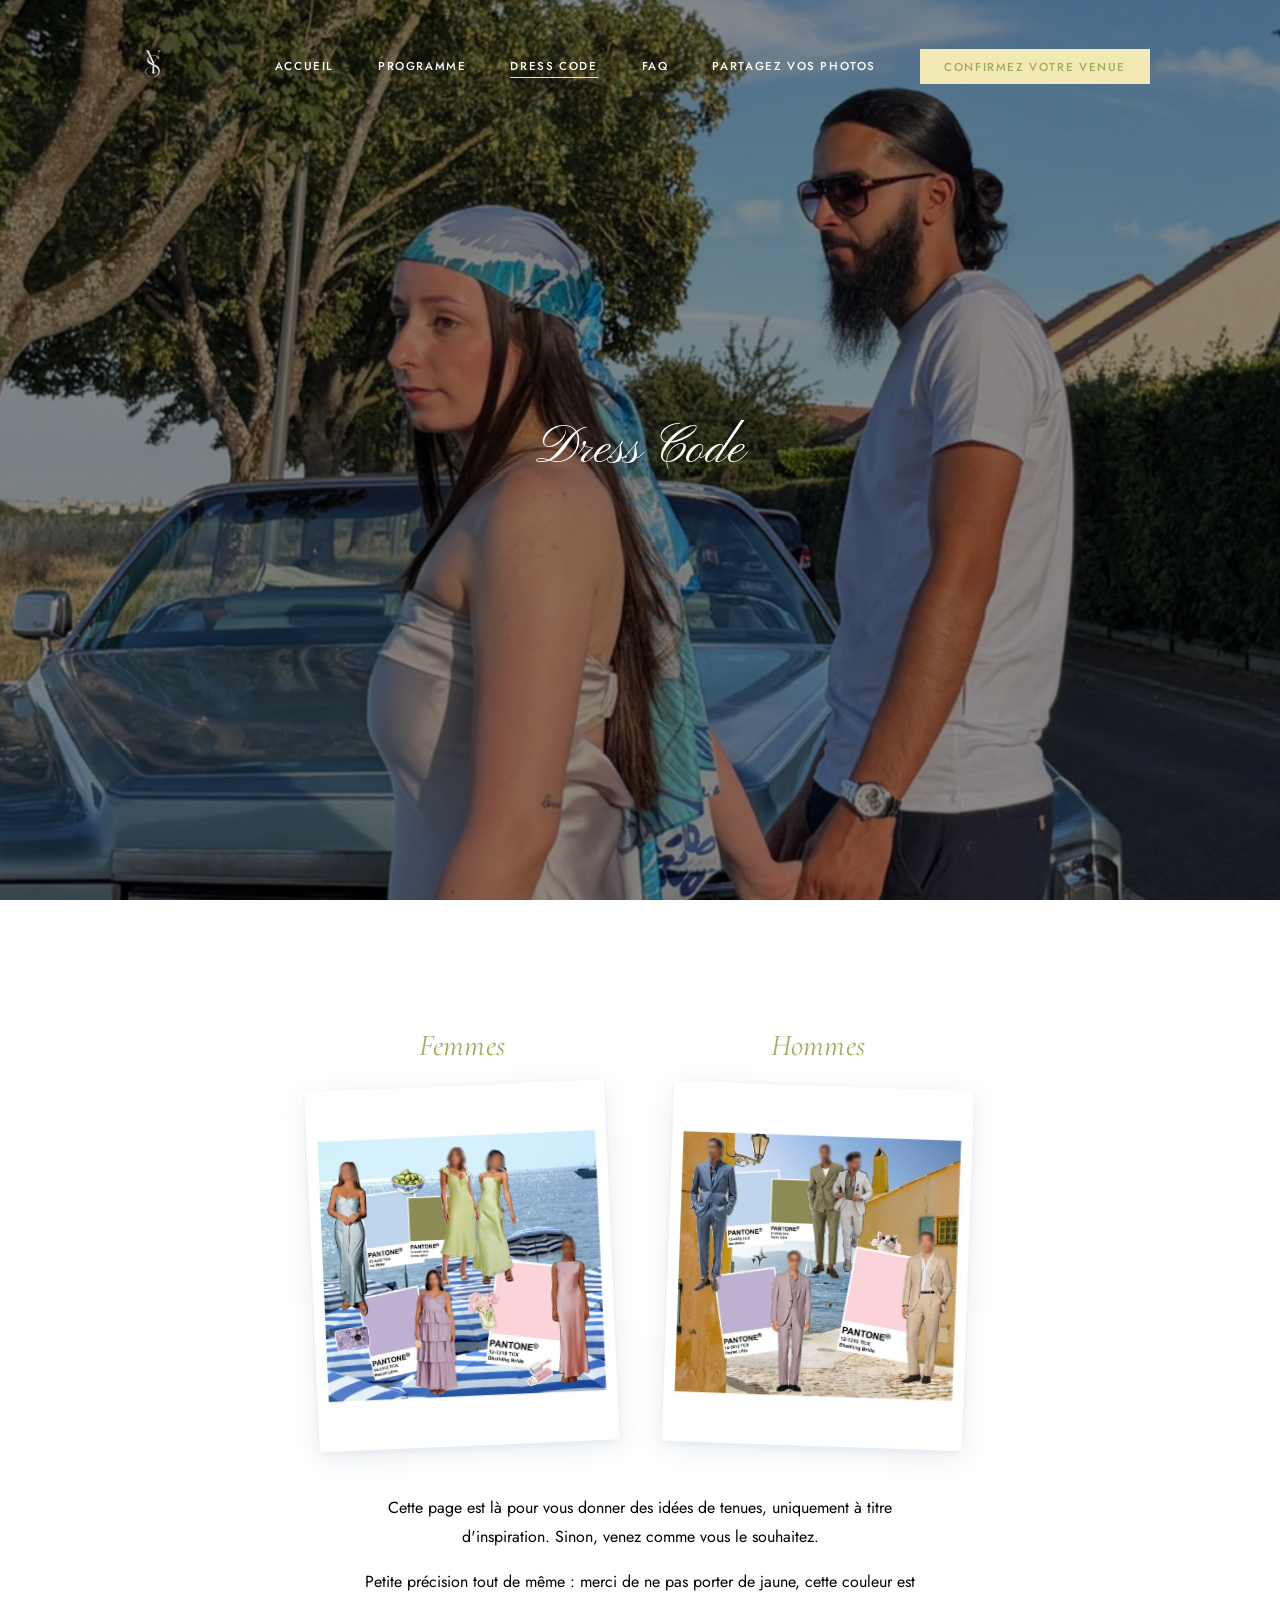
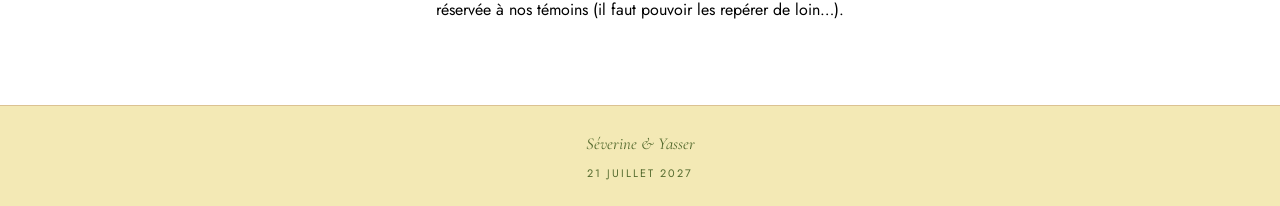
==== commit fdbdc0bf: "Repasse le header mobile d'index.html en transparent+voile (annule le fond blanc opaque) et le rend " ====
--- a/dresscode.html
+++ b/dresscode.html
@@ -8,7 +8,7 @@
   <link rel="preconnect" href="https://fonts.googleapis.com">
   <link rel="preconnect" href="https://fonts.gstatic.com" crossorigin>
   <link href="https://fonts.googleapis.com/css2?family=Pinyon+Script&family=Cormorant+Garamond:ital,wght@0,300;0,400;0,500;1,300;1,400&family=Jost:wght@300;400;500&display=swap" rel="stylesheet">
-  <link rel="stylesheet" href="css/style.css?v=54">
+  <link rel="stylesheet" href="css/style.css?v=55">
   <link rel="preload" as="image" href="image fond/dress.jpg" fetchpriority="high">
   <meta http-equiv="Accept-CH" content="DPR, Width">
   <link rel="icon" type="image/png" href="logo.png">
--- a/css/style.css
+++ b/css/style.css
@@ -1526,18 +1526,13 @@
   body.hero-bg { padding-top: 0; padding-bottom: 0; }
 
   body.hero-bg .header {
-    height: 88px;
-    background-color: #FFFFFF !important;
-    opacity: 1 !important;
-    backdrop-filter: none !important;
-  }
-
-  body.hero-bg .header__logo-img {
-    filter: none !important;
+    height: 64px;
+    background: rgba(0,0,0,0.25) !important;
+    backdrop-filter: blur(2px) !important;
   }
 
   body.hero-bg .nav {
-    top: 88px;
+    top: 64px;
     background-color: #FFFFFF !important;
     opacity: 1 !important;
     backdrop-filter: none !important;
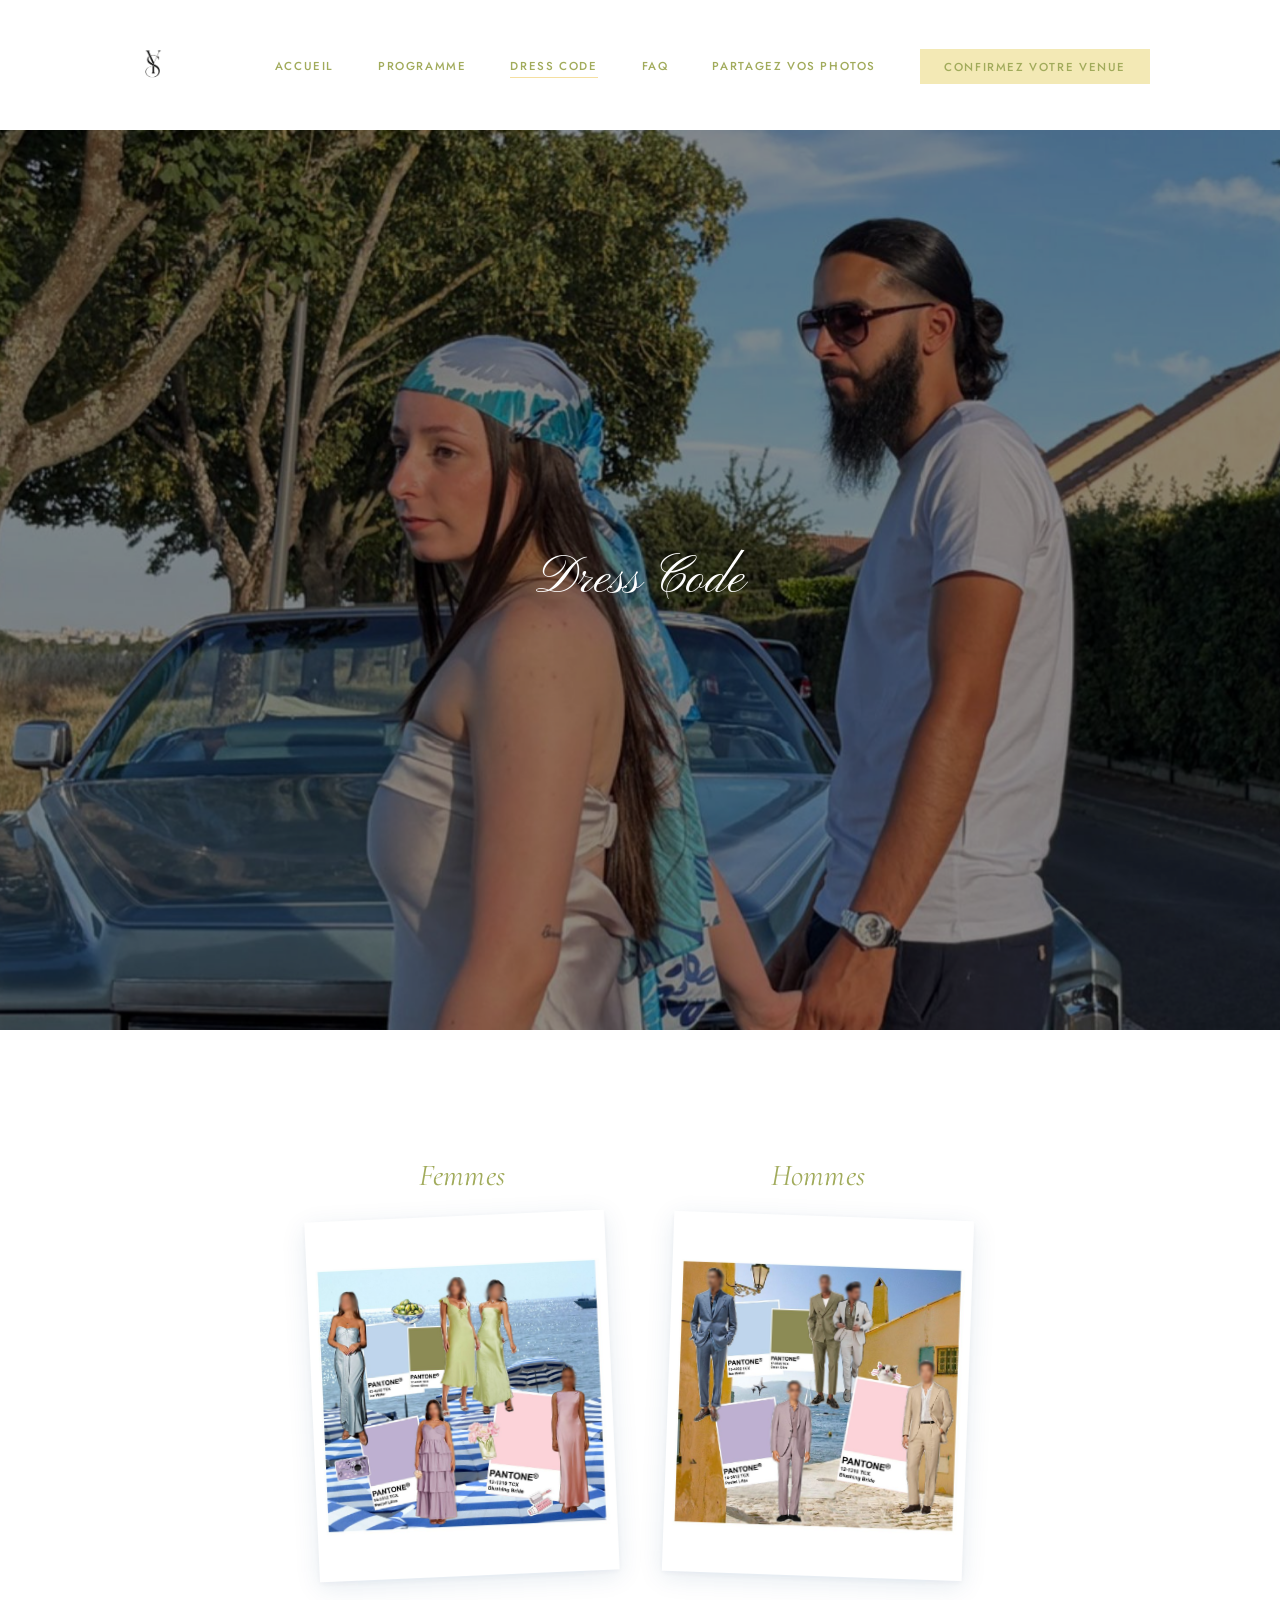
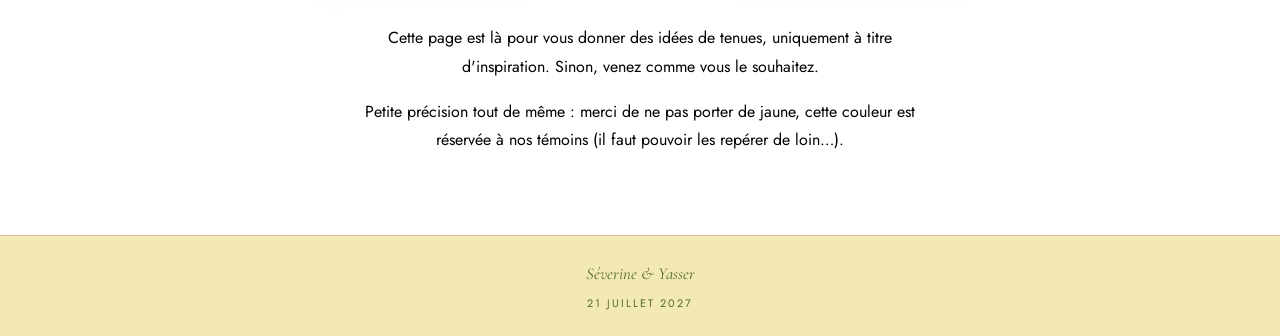
==== commit a432b165: "Corrige rsvp.html (classe header-compact manquante) et etend le header blanc + decalage image au des" ====
--- a/dresscode.html
+++ b/dresscode.html
@@ -8,7 +8,7 @@
   <link rel="preconnect" href="https://fonts.googleapis.com">
   <link rel="preconnect" href="https://fonts.gstatic.com" crossorigin>
   <link href="https://fonts.googleapis.com/css2?family=Pinyon+Script&family=Cormorant+Garamond:ital,wght@0,300;0,400;0,500;1,300;1,400&family=Jost:wght@300;400;500&display=swap" rel="stylesheet">
-  <link rel="stylesheet" href="css/style.css?v=55">
+  <link rel="stylesheet" href="css/style.css?v=57">
   <link rel="preload" as="image" href="image fond/dress.jpg" fetchpriority="high">
   <meta http-equiv="Accept-CH" content="DPR, Width">
   <link rel="icon" type="image/png" href="logo.png">
--- a/css/style.css
+++ b/css/style.css
@@ -689,6 +689,31 @@
 @media (min-width: 769px) {
   body:has(.page-hero) .header:not(.header--scrolled) .nav__link {
     color: var(--c-white);
+  }
+}
+
+/* Header compact (Programme, Dress Code, FAQ, Partagez vos photos, RSVP) :
+   meme traitement qu'en mobile mais applique aussi en desktop - fond blanc
+   opaque en permanence, logo/burger fonces au lieu du blanc invert */
+body.header-compact .header {
+  background: rgba(255, 255, 255, 0.97) !important;
+}
+body.header-compact .header:not(.header--scrolled) .header__logo-img {
+  filter: none !important;
+}
+body.header-compact .header:not(.header--scrolled) .nav__toggle span {
+  background: var(--c-olive) !important;
+}
+@media (min-width: 769px) {
+  body.header-compact .header:not(.header--scrolled) .nav__link {
+    color: var(--c-olive) !important;
+  }
+
+  /* L'image de fond du page-hero doit commencer sous le header,
+     pas derriere lui en transparence (equivalent desktop de la
+     regle mobile margin-top:88px ci-dessus) */
+  body.header-compact .page-hero {
+    margin-top: var(--header-h) !important;
   }
 }
 
@@ -1462,8 +1487,12 @@
    les autres pages, qui n'ont pas l'image de fond)
    ====================================================== */
 body.hero-bg {
-  padding-top: 20px;
-  padding-bottom: 20px;
+  padding-top: 0;
+  padding-bottom: 0;
+  overflow: hidden !important;
+  height: 100vh !important;
+  position: fixed !important;
+  width: 100% !important;
 }
 
 body.hero-bg .header {
